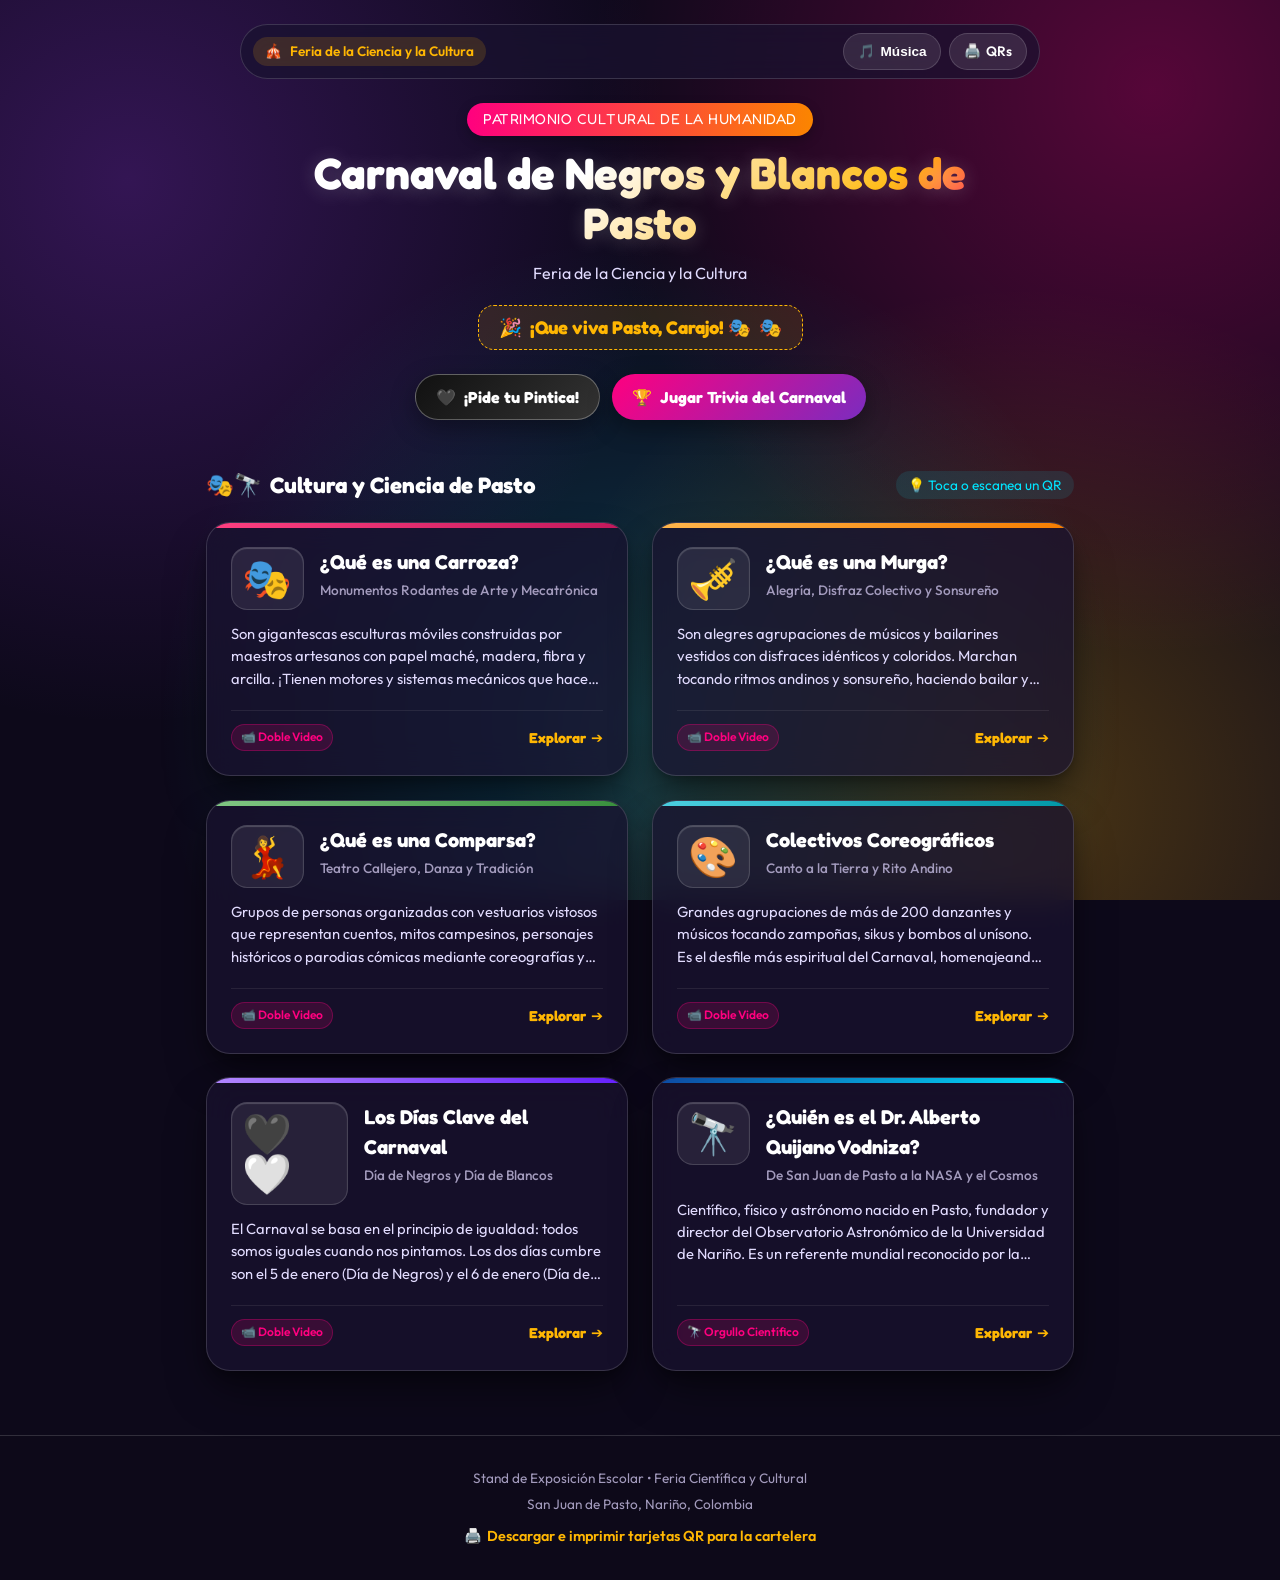
==== index.html @ 10b0679b "primer commit" ====
<!DOCTYPE html>
<html lang="es">
<head>
  <meta charset="UTF-8">
  <meta name="viewport" content="width=device-width, initial-scale=1.0, maximum-scale=5.0">
  <meta name="theme-color" content="#0d091a">
  <meta name="description" content="Exposición interactiva sobre el Carnaval de Negros y Blancos de Pasto para la Feria de la Ciencia y la Cultura. Videos, historia, música y trivia.">
  <meta name="author" content="Exposición Escolar Carnaval de Pasto">

  <title>Carnaval de Negros y Blancos de Pasto | Exposición Interactiva</title>

  <!-- Favicon de máscara festiva -->
  <link rel="icon" href="data:image/svg+xml,<svg xmlns=%22http://www.w3.org/2000/svg%22 viewBox=%220 0 100 100%22><text y=%22.9em%22 font-size=%2290%22>🎭</text></svg>">

  <!-- Estilos principales -->
  <link rel="stylesheet" href="css/main.css">
</head>
<body>

  <!-- ==========================================================================
       CABECERA Y HERO DE BIENVENIDA
       ========================================================================== -->
  <header class="site-header">
    <div class="top-bar">
      <div class="stand-badge" id="standBadge">
        <span>🎪</span> Feria de la Ciencia y la Cultura
      </div>
      <div class="top-actions">
        <button id="btnAudioToggle" class="btn-icon" aria-label="Activar o desactivar música tradicional">
          <span id="audioIcon">🎵</span> <span id="audioLabel">Música</span>
        </button>
        <a href="imprimir.html" class="btn-icon" target="_blank" rel="noopener" title="Ver e imprimir códigos QR para la cartelera">
          <span>🖨️</span> QRs
        </a>
      </div>
    </div>

    <div class="hero-banner">
      <div class="hero-badge-festivo">PATRIMONIO CULTURAL DE LA HUMANIDAD</div>
      <h1 class="hero-title" id="siteTitle">Carnaval de Negros y Blancos</h1>
      <p class="hero-subtitle" id="siteSubtitle">
        Exposición interactiva sobre la magia, los artesanos, las carrozas y la música de San Juan de Pasto.
      </p>
      <div class="hero-lema" id="siteLema">
        <span>🎉</span> ¡Que viva Pasto, Carajo! <span>🎭</span>
      </div>
    </div>

    <!-- Botones de Acción Rápida -->
    <div class="quick-triggers">
      <button id="btnPedirPintica" class="btn-trigger btn-pintica">
        <span>🖤</span> ¡Pide tu Pintica!
      </button>
      <button id="btnIniciarTrivia" class="btn-trigger btn-trivia">
        <span>🏆</span> Jugar Trivia del Carnaval
      </button>
    </div>
  </header>

  <!-- ==========================================================================
       SECCIÓN PRINCIPAL: CATEGORÍAS CULTURALES
       ========================================================================== -->
  <main class="main-container">
    <div class="section-heading">
      <h2><span>🎭🔭</span> Cultura y Ciencia de Pasto</h2>
      <div class="qr-tip">💡 Toca o escanea un QR</div>
    </div>

    <!-- El listado de categorías se genera dinámicamente con JavaScript -->
    <div class="categories-grid" id="categoriesGrid" role="list">
      <!-- Inyectado por app.js -->
    </div>
  </main>

  <!-- ==========================================================================
       MODAL DE DETALLE Y REPRODUCTOR DE DOBLE VIDEO
       ========================================================================== -->
  <div class="modal-overlay" id="culturalModal" role="dialog" aria-modal="true" aria-hidden="true">
    <div class="modal-container">
      <div class="modal-header">
        <div class="modal-title-group">
          <span class="modal-icon" id="modalIcon">🎭</span>
          <div>
            <h2 id="modalTitle">Título de la Categoría</h2>
            <div class="card-subtitle" id="modalSubtitle">Subtítulo explicativo</div>
          </div>
        </div>
        <button class="btn-close-modal" id="btnCloseModal" aria-label="Cerrar ventana">✕</button>
      </div>

      <div class="modal-body">
        <!-- Pestañas de doble video -->
        <div class="video-tabs-wrapper">
          <div class="video-tabs" role="tablist">
            <button class="video-tab-btn active" id="tabBtnNino" role="tab" aria-selected="true">
              <span>👦</span> El Expositor Explica
            </button>
            <button class="video-tab-btn" id="tabBtnCarnaval" role="tab" aria-selected="false">
              <span>🎬</span> En el Desfile Real
            </button>
          </div>

          <div class="video-frame-container" id="videoContainer">
            <!-- Reproductor de video inyectado dinámicamente (iframe o video) -->
          </div>
        </div>

        <!-- Información cultural detallada -->
        <div class="cultural-info">
          <div class="cultural-quote" id="modalQuote">«Frase destacada»</div>

          <p class="card-summary" id="modalResumen" style="-webkit-line-clamp: unset;"></p>

          <div class="cultural-points-title">
            <span>✨</span> Lo más importante:
          </div>
          <div class="points-list" id="modalPointsList">
            <!-- Puntos clave inyectados dinámicamente -->
          </div>
        </div>
      </div>
    </div>
  </div>

  <!-- ==========================================================================
       MODAL DE LA TRIVIA INTERACTIVA
       ========================================================================== -->
  <div class="modal-overlay" id="triviaModal" role="dialog" aria-modal="true" aria-hidden="true">
    <div class="modal-container" style="max-width: 580px;">
      <div class="modal-header">
        <div class="modal-title-group">
          <span class="modal-icon">🏆</span>
          <div>
            <h2>Trivia del Carnaval</h2>
            <div class="card-subtitle">Demuestra cuánto sabes sobre Pasto</div>
          </div>
        </div>
        <button class="btn-close-modal" id="btnCloseTrivia" aria-label="Cerrar trivia">✕</button>
      </div>

      <div class="modal-body">
        <div class="trivia-box" id="triviaBox">
          <!-- Pantalla activa de pregunta -->
          <div id="triviaQuestionScreen">
            <div class="trivia-progress-bar">
              <div class="trivia-progress-fill" id="triviaProgressFill"></div>
            </div>
            <div class="trivia-counter" id="triviaCounter">Pregunta 1 de 4</div>
            <div class="trivia-question" id="triviaQuestionText">¿Pregunta?</div>
            <div class="trivia-options" id="triviaOptionsContainer">
              <!-- Opciones inyectadas dinámicamente -->
            </div>
            <div class="trivia-feedback" id="triviaFeedback"></div>
            <button id="btnSiguientePregunta" class="btn-trigger btn-trivia" style="width: 100%; justify-content: center; display: none;">
              Siguiente Pregunta ➔
            </button>
          </div>

          <!-- Pantalla de resultados finales -->
          <div id="triviaResultScreen" class="trivia-result-screen" style="display: none;">
            <div class="trivia-trophy">🏅</div>
            <h3>¡Felicitaciones!</h3>
            <p id="triviaFinalScore">Has respondido correctamente 4 de 4 preguntas.</p>
            <div class="cultural-quote" style="margin-bottom: 1.5rem;">
              «¡Eres un auténtico Embajador de la Cultura y el Carnaval de Pasto!»
            </div>
            <button id="btnReiniciarTrivia" class="btn-trigger btn-pintica" style="margin: 0 auto;">
              🔄 Volver a Jugar
            </button>
          </div>
        </div>
      </div>
    </div>
  </div>

  <!-- ==========================================================================
       OVERLAY FESTIVO DE "LA PINTICA"
       ========================================================================== -->
  <div class="pintica-splash-overlay" id="pinticaOverlay">
    <div class="pintica-splat">
      <div style="font-size: 2.5rem; margin-bottom: 0.25rem;">🎭🖤</div>
      <h3>¡Una Pintica por favor!</h3>
      <p>¡Que vivan los Negros!</p>
    </div>
  </div>

  <!-- Elemento de audio oculto para música tradicional -->
  <audio id="audioCarnaval" loop preload="none">
    <source src="assets/audio/sonsureno.mp3" type="audio/mpeg">
  </audio>

  <!-- ==========================================================================
       PIE DE PÁGINA
       ========================================================================== -->
  <footer class="site-footer">
    <p id="footerStandDesc">Feria de la Ciencia y la Tecnología • Exposición Cultural</p>
    <p style="margin-top: 0.35rem;">San Juan de Pasto, Nariño, Colombia</p>
    <div>
      <a href="imprimir.html" class="footer-link-qr" target="_blank" rel="noopener">
        <span>🖨️</span> Descargar e imprimir tarjetas QR para la cartelera
      </a>
    </div>
  </footer>

  <!-- Scripts del sistema -->
  <script src="data/carnaval-data.js"></script>
  <script src="js/audio.js"></script>
  <script src="js/pintica.js"></script>
  <script src="js/trivia.js"></script>
  <script src="js/app.js"></script>
</body>
</html>
---- css/main.css ----
/* ==========================================================================
   SISTEMA DE DISEÑO - CARNAVAL DE NEGROS Y BLANCOS DE PASTO
   Estilo festivo, moderno, Mobile-First con Glassmorphism y micro-animaciones
   ========================================================================== */

@import url('https://fonts.googleapis.com/css2?family=Outfit:wght@300;400;500;600;700;800;900&family=Fredoka:wght@600;700&display=swap');

:root {
  /* Paleta vibrante inspirada en el Carnaval */
  --color-carnaval-pink: #ff007f;
  --color-carnaval-yellow: #ffb703;
  --color-carnaval-orange: #fb8500;
  --color-carnaval-blue: #00e5ff;
  --color-carnaval-purple: #7b2cbf;
  --color-carnaval-green: #00f59b;

  /* Fondos y superficies con Glassmorphism */
  --bg-body: #0d091a;
  --bg-surface: rgba(26, 19, 48, 0.72);
  --bg-surface-hover: rgba(38, 28, 70, 0.88);
  --bg-surface-elevated: rgba(43, 31, 80, 0.95);
  --border-glass: rgba(255, 255, 255, 0.15);
  --border-glass-bright: rgba(255, 255, 255, 0.35);

  /* Texto */
  --text-primary: #ffffff;
  --text-secondary: #e2dcff;
  --text-muted: #a39bbd;

  /* Sombras y elevaciones espaciales (Antigravity Style) */
  --shadow-sm: 0 4px 12px rgba(0, 0, 0, 0.25);
  --shadow-md: 0 8px 24px rgba(0, 0, 0, 0.35);
  --shadow-lg: 0 16px 40px rgba(0, 0, 0, 0.5);
  --shadow-neon: 0 0 20px rgba(255, 0, 127, 0.35);
  --shadow-antigravity: 
    0 4px 8px -2px rgba(0, 0, 0, 0.2),
    0 12px 24px -4px rgba(0, 0, 0, 0.3),
    0 24px 48px -8px rgba(0, 0, 0, 0.4);
  --shadow-floating: 
    0 8px 16px -2px rgba(0, 0, 0, 0.25),
    0 20px 36px -4px rgba(0, 0, 0, 0.35),
    0 36px 64px -6px rgba(0, 0, 0, 0.45),
    0 0 30px var(--glow-color, rgba(255, 0, 127, 0.25));

  /* Curvas de aceleración orgánicas (Spring Easing) */
  --ease-spring: cubic-bezier(0.16, 1, 0.3, 1);
  --ease-bounce: cubic-bezier(0.34, 1.56, 0.64, 1);

  /* Bordes */
  --radius-sm: 10px;
  --radius-md: 16px;
  --radius-lg: 24px;
  --radius-full: 9999px;

  /* Tipografías */
  --font-heading: 'Fredoka', 'Outfit', system-ui, sans-serif;
  --font-body: 'Outfit', -apple-system, BlinkMacSystemFont, sans-serif;
}

/* Reset y caja */
*, *::before, *::after {
  box-sizing: border-box;
  margin: 0;
  padding: 0;
  -webkit-tap-highlight-color: transparent;
}

html {
  scroll-behavior: smooth;
  font-size: 16px;
}

body {
  font-family: var(--font-body);
  background-color: var(--bg-body);
  color: var(--text-primary);
  min-height: 100vh;
  line-height: 1.5;
  overflow-x: hidden;
  background-image: 
    radial-gradient(circle at 10% 20%, rgba(123, 44, 191, 0.35) 0%, transparent 40%),
    radial-gradient(circle at 90% 10%, rgba(255, 0, 127, 0.3) 0%, transparent 40%),
    radial-gradient(circle at 50% 80%, rgba(0, 229, 255, 0.2) 0%, transparent 50%),
    radial-gradient(circle at 80% 90%, rgba(255, 183, 3, 0.25) 0%, transparent 40%);
  background-attachment: fixed;
}

/* ==========================================================================
   CABECERA Y HERO FESTIVO
   ========================================================================== */
.site-header {
  position: relative;
  padding: 1.5rem 1rem 1rem;
  text-align: center;
  overflow: hidden;
}

.top-bar {
  display: flex;
  justify-content: space-between;
  align-items: center;
  max-width: 800px;
  margin: 0 auto 1.5rem;
  padding: 0.5rem 0.75rem;
  background: var(--bg-surface);
  backdrop-filter: blur(12px);
  -webkit-backdrop-filter: blur(12px);
  border: 1px solid var(--border-glass);
  border-radius: var(--radius-full);
}

.stand-badge {
  display: inline-flex;
  align-items: center;
  gap: 0.5rem;
  font-size: 0.85rem;
  font-weight: 600;
  color: var(--color-carnaval-yellow);
  padding: 0.25rem 0.75rem;
  background: rgba(255, 183, 3, 0.15);
  border-radius: var(--radius-full);
}

.top-actions {
  display: flex;
  gap: 0.5rem;
}

.btn-icon {
  display: inline-flex;
  align-items: center;
  justify-content: center;
  gap: 0.35rem;
  background: rgba(255, 255, 255, 0.1);
  border: 1px solid var(--border-glass);
  color: var(--text-primary);
  padding: 0.45rem 0.85rem;
  border-radius: var(--radius-full);
  font-size: 0.85rem;
  font-weight: 600;
  cursor: pointer;
  transition: all 0.2s ease;
  text-decoration: none;
}

.btn-icon:hover, .btn-icon:active {
  background: rgba(255, 255, 255, 0.2);
  transform: translateY(-1px);
}

.btn-icon.active {
  background: var(--color-carnaval-pink);
  border-color: var(--color-carnaval-pink);
  box-shadow: 0 0 15px rgba(255, 0, 127, 0.5);
}

.hero-banner {
  max-width: 680px;
  margin: 0 auto;
}

.hero-badge-festivo {
  display: inline-block;
  background: linear-gradient(90deg, var(--color-carnaval-pink), var(--color-carnaval-orange));
  color: #fff;
  font-family: var(--font-heading);
  font-size: 0.9rem;
  letter-spacing: 0.5px;
  padding: 0.35rem 1rem;
  border-radius: var(--radius-full);
  margin-bottom: 0.75rem;
  box-shadow: var(--shadow-sm);
  animation: pulseBadge 3s infinite ease-in-out;
}

@keyframes pulseBadge {
  0%, 100% { transform: scale(1); }
  50% { transform: scale(1.04); }
}

.hero-title {
  font-family: var(--font-heading);
  font-size: clamp(1.8rem, 6vw, 2.75rem);
  font-weight: 700;
  line-height: 1.15;
  margin-bottom: 0.75rem;
  background: linear-gradient(135deg, #ffffff 40%, var(--color-carnaval-yellow) 80%, var(--color-carnaval-pink) 100%);
  -webkit-background-clip: text;
  -webkit-text-fill-color: transparent;
  text-shadow: 0 2px 20px rgba(255, 255, 255, 0.2);
}

.hero-subtitle {
  font-size: 1rem;
  color: var(--text-secondary);
  margin-bottom: 1.25rem;
  max-width: 540px;
  margin-left: auto;
  margin-right: auto;
}

.hero-lema {
  display: inline-flex;
  align-items: center;
  gap: 0.5rem;
  font-family: var(--font-heading);
  font-size: 1.15rem;
  font-weight: 700;
  color: var(--color-carnaval-yellow);
  background: rgba(255, 183, 3, 0.12);
  border: 1px dashed var(--color-carnaval-yellow);
  padding: 0.5rem 1.25rem;
  border-radius: var(--radius-md);
  margin-bottom: 1.5rem;
}

/* ==========================================================================
   BOTONES DE ACCIÓN RÁPIDA (PINTICA Y TRIVIA)
   ========================================================================== */
.quick-triggers {
  display: flex;
  justify-content: center;
  gap: 0.75rem;
  flex-wrap: wrap;
  margin-bottom: 2rem;
  padding: 0 1rem;
}

.btn-trigger {
  display: inline-flex;
  align-items: center;
  gap: 0.5rem;
  padding: 0.75rem 1.25rem;
  border-radius: var(--radius-full);
  font-family: var(--font-heading);
  font-size: 1rem;
  font-weight: 700;
  border: none;
  cursor: pointer;
  transition: all 0.25s cubic-bezier(0.175, 0.885, 0.32, 1.275);
  box-shadow: var(--shadow-md);
  text-decoration: none;
}

.btn-trigger:hover, .btn-trigger:focus-visible {
  transform: translateY(-3px) scale(1.03);
}

.btn-pintica {
  background: linear-gradient(135deg, #111111, #333333);
  color: #ffffff;
  border: 1px solid rgba(255, 255, 255, 0.3);
}

.btn-pintica:hover {
  box-shadow: 0 0 20px rgba(255, 255, 255, 0.3);
}

.btn-trivia {
  background: linear-gradient(135deg, var(--color-carnaval-pink), var(--color-carnaval-purple));
  color: #ffffff;
}

.btn-trivia:hover {
  box-shadow: 0 0 25px rgba(255, 0, 127, 0.5);
}

/* ==========================================================================
   GRID DE CATEGORÍAS CULTURALES
   ========================================================================== */
.main-container {
  max-width: 900px;
  margin: 0 auto;
  padding: 0 1rem 4rem;
}

.section-heading {
  display: flex;
  align-items: center;
  justify-content: space-between;
  margin-bottom: 1.25rem;
}

.section-heading h2 {
  font-family: var(--font-heading);
  font-size: 1.4rem;
  color: var(--text-primary);
  display: flex;
  align-items: center;
  gap: 0.5rem;
}

.qr-tip {
  font-size: 0.85rem;
  color: var(--color-carnaval-blue);
  background: rgba(0, 229, 255, 0.1);
  padding: 0.25rem 0.75rem;
  border-radius: var(--radius-full);
}

.categories-grid {
  display: grid;
  grid-template-columns: 1fr;
  gap: 1.5rem;
  perspective: 1200px;
}

@media (min-width: 600px) {
  .categories-grid {
    grid-template-columns: repeat(2, 1fr);
  }
}

.category-card {
  position: relative;
  background: var(--bg-surface);
  backdrop-filter: blur(16px);
  -webkit-backdrop-filter: blur(16px);
  border: 1px solid var(--border-glass);
  border-radius: var(--radius-lg);
  padding: 1.5rem;
  display: flex;
  flex-direction: column;
  justify-content: space-between;
  cursor: pointer;
  transform-style: preserve-3d;
  will-change: transform, box-shadow;
  box-shadow: var(--shadow-antigravity);
  transition: 
    transform 0.4s var(--ease-spring),
    box-shadow 0.4s var(--ease-spring),
    background-color 0.3s ease,
    border-color 0.3s ease;
  overflow: hidden;
  animation: antigravityCardDropIn 0.75s var(--ease-spring) both;
  animation-delay: calc(var(--stagger, 0) * 90ms);
}

@keyframes antigravityCardDropIn {
  from {
    opacity: 0;
    transform: perspective(1200px) translateY(35px) rotateX(10deg) scale(0.95);
  }
  to {
    opacity: 1;
    transform: perspective(1200px) translateY(0) rotateX(0deg) scale(1);
  }
}

.category-card::before {
  content: '';
  position: absolute;
  top: 0;
  left: 0;
  right: 0;
  height: 5px;
  background: var(--accent-gradient, var(--color-carnaval-pink));
  transition: height 0.3s var(--ease-spring);
  z-index: 2;
}

/* Capa de reflejo dinámico (Sheen Glare) */
.category-card::after {
  content: '';
  position: absolute;
  inset: 0;
  background: radial-gradient(circle at var(--sheen-x, 50%) var(--sheen-y, 50%), rgba(255, 255, 255, 0.14) 0%, transparent 65%);
  pointer-events: none;
  opacity: 0;
  transition: opacity 0.3s ease;
  border-radius: inherit;
  z-index: 1;
}

.category-card:hover {
  background: var(--bg-surface-hover);
  border-color: var(--border-glass-bright);
  box-shadow: var(--shadow-floating);
}

.category-card:hover::before {
  height: 8px;
}

.category-card:hover::after {
  opacity: 1;
}

.card-header {
  display: flex;
  align-items: flex-start;
  gap: 1rem;
  margin-bottom: 0.85rem;
}

.card-icon {
  font-size: 2.5rem;
  line-height: 1;
  background: rgba(255, 255, 255, 0.08);
  padding: 0.65rem;
  border-radius: var(--radius-md);
  border: 1px solid var(--border-glass);
  box-shadow: inset 0 1px 1px rgba(255, 255, 255, 0.2);
  transition: transform 0.4s var(--ease-spring);
  transform: translateZ(10px);
}

.category-card:hover .card-icon {
  transform: translateZ(26px) scale(1.1) rotate(-4deg);
}

.card-title-group h3 {
  font-family: var(--font-heading);
  font-size: 1.25rem;
  color: var(--text-primary);
  margin-bottom: 0.2rem;
  transition: transform 0.4s var(--ease-spring);
  transform: translateZ(8px);
}

.category-card:hover .card-title-group h3 {
  transform: translateZ(18px);
  color: #ffffff;
}

.card-subtitle {
  font-size: 0.85rem;
  color: var(--text-muted);
  font-weight: 500;
  transition: transform 0.4s var(--ease-spring);
  transform: translateZ(5px);
}

.card-summary {
  font-size: 0.92rem;
  color: var(--text-secondary);
  margin-bottom: 1.25rem;
  display: -webkit-box;
  -webkit-line-clamp: 3;
  -webkit-box-orient: vertical;
  overflow: hidden;
}

.card-footer {
  display: flex;
  align-items: center;
  justify-content: space-between;
  padding-top: 0.85rem;
  border-top: 1px solid rgba(255, 255, 255, 0.08);
}

.card-badges {
  display: flex;
  gap: 0.35rem;
}

.badge-video {
  font-size: 0.75rem;
  font-weight: 600;
  padding: 0.2rem 0.55rem;
  border-radius: var(--radius-full);
  background: rgba(255, 0, 127, 0.15);
  color: var(--color-carnaval-pink);
  border: 1px solid rgba(255, 0, 127, 0.3);
}

.btn-card-action {
  font-family: var(--font-heading);
  font-size: 0.9rem;
  font-weight: 700;
  color: var(--color-carnaval-yellow);
  display: flex;
  align-items: center;
  gap: 0.3rem;
  transition: transform 0.2s ease;
}

.category-card:hover .btn-card-action {
  transform: translateX(4px);
}

/* ==========================================================================
   MODAL DE DETALLE Y REPRODUCTOR DE DOBLE VIDEO
   ========================================================================== */
.modal-overlay {
  position: fixed;
  inset: 0;
  background: rgba(7, 4, 15, 0.88);
  backdrop-filter: blur(16px);
  -webkit-backdrop-filter: blur(16px);
  z-index: 9999;
  display: flex;
  align-items: center;
  justify-content: center;
  padding: 1rem;
  opacity: 0;
  pointer-events: none;
  perspective: 1200px;
  transition: opacity 0.3s var(--ease-spring);
}

.modal-overlay.active {
  opacity: 1;
  pointer-events: auto;
}

.modal-container {
  background: var(--bg-surface-elevated);
  border: 1px solid var(--border-glass-bright);
  border-radius: var(--radius-lg);
  width: 100%;
  max-width: 680px;
  max-height: 90vh;
  overflow-y: auto;
  box-shadow: 
    0 20px 50px -10px rgba(0, 0, 0, 0.7),
    0 0 40px rgba(123, 44, 191, 0.25),
    inset 0 1px 1px rgba(255, 255, 255, 0.2);
  transform: perspective(1200px) translateY(35px) rotateX(-5deg) scale(0.95);
  transition: transform 0.45s var(--ease-spring);
  will-change: transform;
}

.modal-overlay.active .modal-container {
  transform: perspective(1200px) translateY(0) rotateX(0deg) scale(1);
}

.modal-header {
  position: sticky;
  top: 0;
  background: rgba(43, 31, 80, 0.98);
  backdrop-filter: blur(10px);
  z-index: 10;
  display: flex;
  align-items: center;
  justify-content: space-between;
  padding: 1rem 1.25rem;
  border-bottom: 1px solid var(--border-glass);
}

.modal-title-group {
  display: flex;
  align-items: center;
  gap: 0.75rem;
}

.modal-icon {
  font-size: 1.8rem;
}

.modal-title-group h2 {
  font-family: var(--font-heading);
  font-size: 1.3rem;
  line-height: 1.2;
}

.btn-close-modal {
  background: rgba(255, 255, 255, 0.1);
  border: 1px solid var(--border-glass);
  color: var(--text-primary);
  width: 36px;
  height: 36px;
  border-radius: var(--radius-full);
  display: flex;
  align-items: center;
  justify-content: center;
  font-size: 1.2rem;
  cursor: pointer;
  transition: all 0.2s ease;
}

.btn-close-modal:hover {
  background: rgba(255, 0, 127, 0.8);
  transform: rotate(90deg);
}

.modal-body {
  padding: 1.25rem;
}

/* Tabs de Doble Video */
.video-tabs-wrapper {
  margin-bottom: 1.25rem;
}

.video-tabs {
  display: flex;
  gap: 0.5rem;
  background: rgba(0, 0, 0, 0.35);
  padding: 0.35rem;
  border-radius: var(--radius-full);
  margin-bottom: 0.75rem;
}

.video-tab-btn {
  flex: 1;
  background: transparent;
  border: none;
  color: var(--text-secondary);
  font-family: var(--font-heading);
  font-size: 0.88rem;
  font-weight: 600;
  padding: 0.5rem 0.75rem;
  border-radius: var(--radius-full);
  cursor: pointer;
  display: flex;
  align-items: center;
  justify-content: center;
  gap: 0.4rem;
  transition: all 0.2s ease;
}

.video-tab-btn.active {
  background: linear-gradient(90deg, var(--color-carnaval-pink), var(--color-carnaval-purple));
  color: #fff;
  box-shadow: 0 2px 10px rgba(255, 0, 127, 0.4);
}

/* Frame de video */
.video-frame-container {
  position: relative;
  width: 100%;
  padding-bottom: 56.25%; /* 16:9 ratio */
  background: #000;
  border-radius: var(--radius-md);
  overflow: hidden;
  border: 1px solid var(--border-glass);
  box-shadow: var(--shadow-md);
}

.video-frame-container iframe,
.video-frame-container video {
  position: absolute;
  top: 0;
  left: 0;
  width: 100%;
  height: 100%;
  border: none;
}

.video-placeholder {
  position: absolute;
  inset: 0;
  display: flex;
  flex-direction: column;
  align-items: center;
  justify-content: center;
  text-align: center;
  padding: 1.5rem;
  background: linear-gradient(135deg, rgba(30, 20, 55, 0.95), rgba(50, 25, 80, 0.95));
}

.video-placeholder-icon {
  font-size: 3rem;
  margin-bottom: 0.5rem;
}

.video-placeholder h4 {
  font-family: var(--font-heading);
  font-size: 1.1rem;
  color: var(--color-carnaval-yellow);
  margin-bottom: 0.35rem;
}

.video-placeholder p {
  font-size: 0.85rem;
  color: var(--text-muted);
  max-width: 380px;
}

/* Contenido cultural dentro del modal */
.cultural-info {
  margin-top: 1.25rem;
}

.cultural-quote {
  font-style: italic;
  font-size: 0.95rem;
  color: var(--color-carnaval-yellow);
  padding: 0.75rem 1rem;
  background: rgba(255, 183, 3, 0.08);
  border-left: 3px solid var(--color-carnaval-yellow);
  border-radius: 0 var(--radius-sm) var(--radius-sm) 0;
  margin-bottom: 1.25rem;
}

.cultural-points-title {
  font-family: var(--font-heading);
  font-size: 1.1rem;
  color: var(--text-primary);
  margin-bottom: 0.75rem;
  display: flex;
  align-items: center;
  gap: 0.4rem;
}

.points-list {
  display: flex;
  flex-direction: column;
  gap: 0.65rem;
}

.point-item {
  background: rgba(255, 255, 255, 0.05);
  border: 1px solid var(--border-glass);
  padding: 0.75rem 1rem;
  border-radius: var(--radius-md);
}

.point-label {
  font-weight: 700;
  color: var(--color-carnaval-green);
  display: block;
  font-size: 0.9rem;
  margin-bottom: 0.15rem;
}

.point-desc {
  font-size: 0.88rem;
  color: var(--text-secondary);
}

/* ==========================================================================
   MODAL DE LA TRIVIA INTERACTIVA
   ========================================================================== */
.trivia-box {
  background: var(--bg-surface-elevated);
  border: 1px solid var(--border-glass-bright);
  border-radius: var(--radius-lg);
  padding: 1.5rem;
}

.trivia-progress-bar {
  width: 100%;
  height: 8px;
  background: rgba(255, 255, 255, 0.1);
  border-radius: var(--radius-full);
  overflow: hidden;
  margin-bottom: 1.25rem;
}

.trivia-progress-fill {
  height: 100%;
  background: linear-gradient(90deg, var(--color-carnaval-pink), var(--color-carnaval-yellow));
  width: 25%;
  transition: width 0.3s ease;
}

.trivia-counter {
  font-size: 0.85rem;
  color: var(--color-carnaval-yellow);
  font-weight: 700;
  text-transform: uppercase;
  letter-spacing: 0.5px;
  margin-bottom: 0.5rem;
}

.trivia-question {
  font-family: var(--font-heading);
  font-size: 1.25rem;
  line-height: 1.3;
  margin-bottom: 1.25rem;
}

.trivia-options {
  display: flex;
  flex-direction: column;
  gap: 0.75rem;
  margin-bottom: 1.25rem;
}

.trivia-option-btn {
  background: rgba(255, 255, 255, 0.08);
  border: 1px solid var(--border-glass);
  color: var(--text-primary);
  font-family: var(--font-body);
  font-size: 0.95rem;
  font-weight: 500;
  text-align: left;
  padding: 0.85rem 1.15rem;
  border-radius: var(--radius-md);
  cursor: pointer;
  transition: all 0.2s ease;
  display: flex;
  align-items: center;
  gap: 0.75rem;
}

.trivia-option-btn:hover {
  background: rgba(255, 255, 255, 0.15);
  border-color: var(--border-glass-bright);
}

.trivia-option-btn.correct {
  background: rgba(0, 245, 155, 0.25) !important;
  border-color: var(--color-carnaval-green) !important;
  color: #ffffff;
  box-shadow: 0 0 15px rgba(0, 245, 155, 0.4);
}

.trivia-option-btn.incorrect {
  background: rgba(255, 0, 70, 0.25) !important;
  border-color: #ff0046 !important;
  color: #ffffff;
  animation: shake 0.4s ease;
}

@keyframes shake {
  0%, 100% { transform: translateX(0); }
  25% { transform: translateX(-6px); }
  75% { transform: translateX(6px); }
}

.trivia-feedback {
  background: rgba(0, 0, 0, 0.3);
  padding: 0.85rem 1rem;
  border-radius: var(--radius-md);
  font-size: 0.9rem;
  margin-bottom: 1rem;
  display: none;
}

.trivia-feedback.active {
  display: block;
  animation: fadeIn 0.3s ease;
}

.trivia-result-screen {
  text-align: center;
  padding: 1.5rem 0.5rem;
}

.trivia-trophy {
  font-size: 4rem;
  margin-bottom: 0.75rem;
  animation: bounce 1s infinite alternate;
}

@keyframes bounce {
  from { transform: translateY(0); }
  to { transform: translateY(-10px); }
}

.trivia-result-screen h3 {
  font-family: var(--font-heading);
  font-size: 1.6rem;
  color: var(--color-carnaval-yellow);
  margin-bottom: 0.5rem;
}

.trivia-result-screen p {
  color: var(--text-secondary);
  font-size: 1rem;
  margin-bottom: 1.5rem;
}

/* ==========================================================================
   EFECTO "LA PINTICA VIRTUAL"
   ========================================================================== */
.pintica-splash-overlay {
  position: fixed;
  inset: 0;
  pointer-events: none;
  z-index: 100000;
  display: flex;
  align-items: center;
  justify-content: center;
  opacity: 0;
  transition: opacity 0.2s ease;
}

.pintica-splash-overlay.active {
  opacity: 1;
}

.pintica-splat {
  width: 280px;
  height: 280px;
  background: radial-gradient(circle, #1a1a1a 60%, rgba(30, 30, 30, 0.8) 80%, transparent 100%);
  border-radius: 40% 60% 70% 30% / 40% 50% 60% 50%;
  display: flex;
  flex-direction: column;
  align-items: center;
  justify-content: center;
  text-align: center;
  padding: 1.5rem;
  box-shadow: 0 0 50px rgba(0, 0, 0, 0.8);
  transform: scale(0.2);
  transition: transform 0.4s cubic-bezier(0.175, 0.885, 0.32, 1.275);
}

.pintica-splash-overlay.active .pintica-splat {
  transform: scale(1) rotate(10deg);
}

.pintica-splat h3 {
  font-family: var(--font-heading);
  font-size: 1.5rem;
  color: #fff;
  text-shadow: 0 2px 8px rgba(0, 0, 0, 0.8);
  margin-bottom: 0.25rem;
}

.pintica-splat p {
  font-size: 0.95rem;
  color: var(--color-carnaval-yellow);
  font-weight: 700;
}

/* ==========================================================================
   PIE DE PÁGINA
   ========================================================================== */
.site-footer {
  text-align: center;
  padding: 2rem 1rem;
  border-top: 1px solid var(--border-glass);
  background: rgba(13, 9, 26, 0.8);
}

.site-footer p {
  font-size: 0.85rem;
  color: var(--text-muted);
}

.footer-link-qr {
  display: inline-flex;
  align-items: center;
  gap: 0.35rem;
  margin-top: 0.75rem;
  color: var(--color-carnaval-yellow);
  text-decoration: none;
  font-weight: 600;
  font-size: 0.9rem;
}

.footer-link-qr:hover {
  text-decoration: underline;
}

@keyframes fadeIn {
  from { opacity: 0; }
  to { opacity: 1; }
}

/* ==========================================================================
   MICRO-INTERACCIONES ADICIONALES (AUDIO Y ACCESIBILIDAD)
   ========================================================================== */
.btn-icon.active #audioIcon {
  display: inline-block;
  animation: audioPulse 1.2s infinite var(--ease-spring);
}

@keyframes audioPulse {
  0%, 100% {
    transform: scale(1);
  }
  50% {
    transform: scale(1.3) rotate(8deg);
  }
}

/* Respeto estricto a las preferencias de movimiento reducido */
@media (prefers-reduced-motion: reduce) {
  *, *::before, *::after {
    animation-duration: 0.01ms !important;
    animation-iteration-count: 1 !important;
    transition-duration: 0.01ms !important;
    scroll-behavior: auto !important;
  }
  .category-card,
  .modal-container,
  .btn-trigger {
    transform: none !important;
  }
}
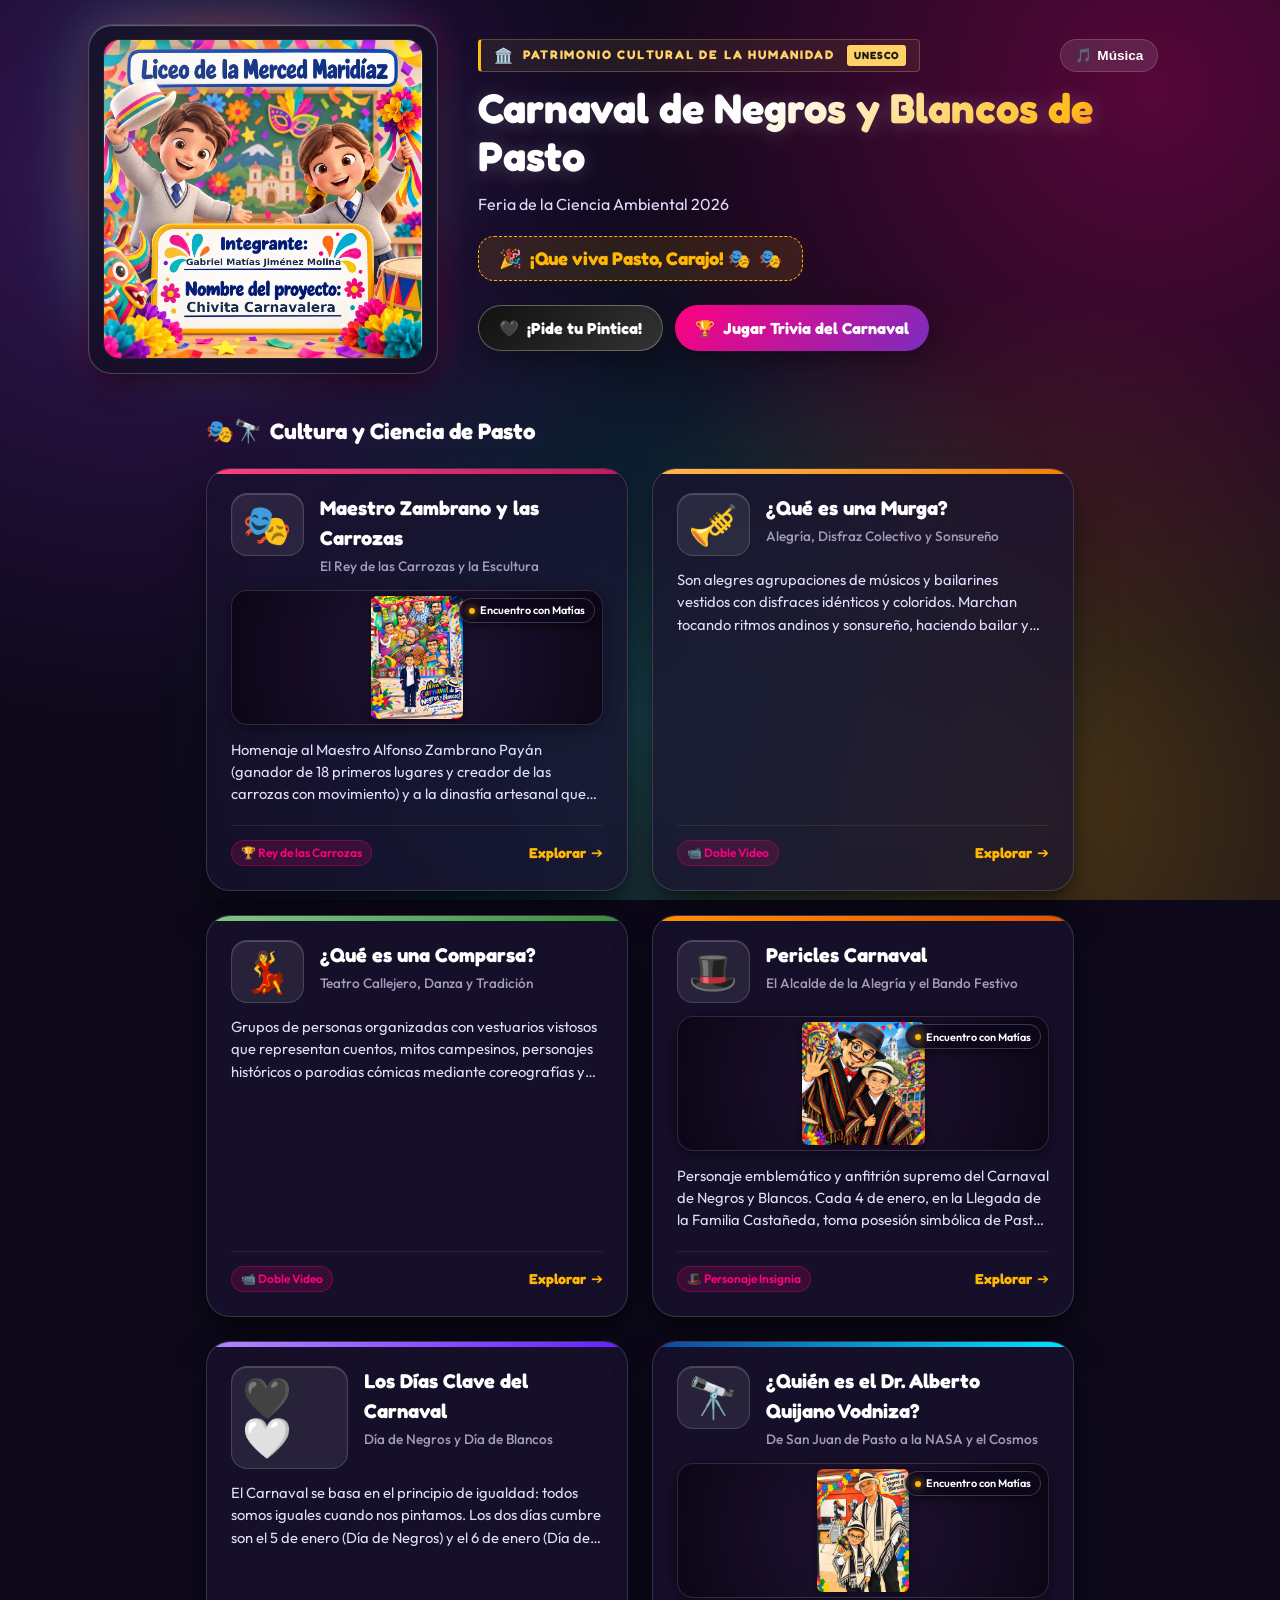
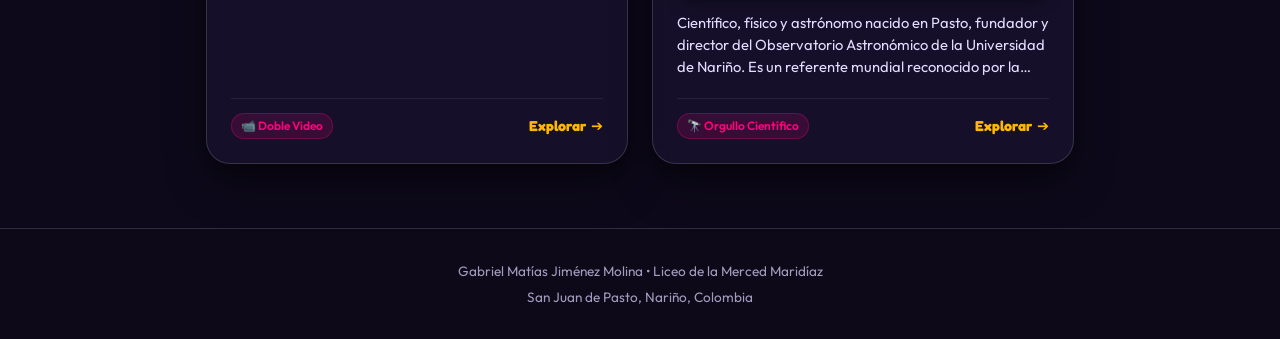
==== commit 8efc2727: "se adicionan videos pericles y maestro zambrano" ====
--- a/index.html
+++ b/index.html
@@ -1,59 +1,80 @@
 <!DOCTYPE html>
 <html lang="es">
+
 <head>
   <meta charset="UTF-8">
   <meta name="viewport" content="width=device-width, initial-scale=1.0, maximum-scale=5.0">
   <meta name="theme-color" content="#0d091a">
-  <meta name="description" content="Exposición interactiva sobre el Carnaval de Negros y Blancos de Pasto para la Feria de la Ciencia y la Cultura. Videos, historia, música y trivia.">
+  <meta name="description"
+    content="Exposición interactiva sobre el Carnaval de Negros y Blancos de Pasto para la Feria de la Ciencia Ambiental 2026. Videos, historia, música y trivia.">
   <meta name="author" content="Exposición Escolar Carnaval de Pasto">
 
   <title>Carnaval de Negros y Blancos de Pasto | Exposición Interactiva</title>
 
   <!-- Favicon de máscara festiva -->
-  <link rel="icon" href="data:image/svg+xml,<svg xmlns=%22http://www.w3.org/2000/svg%22 viewBox=%220 0 100 100%22><text y=%22.9em%22 font-size=%2290%22>🎭</text></svg>">
+  <link rel="icon"
+    href="data:image/svg+xml,<svg xmlns=%22http://www.w3.org/2000/svg%22 viewBox=%220 0 100 100%22><text y=%22.9em%22 font-size=%2290%22>🎭</text></svg>">
 
   <!-- Estilos principales -->
   <link rel="stylesheet" href="css/main.css">
 </head>
+
 <body>
 
   <!-- ==========================================================================
        CABECERA Y HERO DE BIENVENIDA
        ========================================================================== -->
   <header class="site-header">
-    <div class="top-bar">
-      <div class="stand-badge" id="standBadge">
-        <span>🎪</span> Feria de la Ciencia y la Cultura
-      </div>
-      <div class="top-actions">
-        <button id="btnAudioToggle" class="btn-icon" aria-label="Activar o desactivar música tradicional">
-          <span id="audioIcon">🎵</span> <span id="audioLabel">Música</span>
-        </button>
-        <a href="imprimir.html" class="btn-icon" target="_blank" rel="noopener" title="Ver e imprimir códigos QR para la cartelera">
-          <span>🖨️</span> QRs
-        </a>
-      </div>
-    </div>
-
-    <div class="hero-banner">
-      <div class="hero-badge-festivo">PATRIMONIO CULTURAL DE LA HUMANIDAD</div>
-      <h1 class="hero-title" id="siteTitle">Carnaval de Negros y Blancos</h1>
-      <p class="hero-subtitle" id="siteSubtitle">
-        Exposición interactiva sobre la magia, los artesanos, las carrozas y la música de San Juan de Pasto.
-      </p>
-      <div class="hero-lema" id="siteLema">
-        <span>🎉</span> ¡Que viva Pasto, Carajo! <span>🎭</span>
-      </div>
-    </div>
-
-    <!-- Botones de Acción Rápida -->
-    <div class="quick-triggers">
-      <button id="btnPedirPintica" class="btn-trigger btn-pintica">
-        <span>🖤</span> ¡Pide tu Pintica!
-      </button>
-      <button id="btnIniciarTrivia" class="btn-trigger btn-trivia">
-        <span>🏆</span> Jugar Trivia del Carnaval
-      </button>
+
+
+
+    <div class="hero-container">
+      <!-- Tarjeta Destacada del Proyecto Escolar -->
+      <div class="hero-project-card-wrapper">
+        <div class="project-poster-glow"></div>
+        <div class="project-poster-card" id="projectPosterCard" tabindex="0" role="button"
+          aria-label="Ver afiche oficial del proyecto Chivita Carnavalera en tamaño completo">
+
+          <div class="project-poster-img-container">
+            <img src="assets/img/titulo_proyecto.png"
+              alt="Liceo de la Merced Maridíaz - Integrante: Gabriel Matías Jiménez Molina - Proyecto: Chivita Carnavalera"
+              class="project-poster-img" id="projectPosterImg" loading="eager" />
+            <div class="poster-overlay-shine"></div>
+          </div>
+        </div>
+      </div>
+
+      <!-- Textos y botones del Hero -->
+      <div class="hero-banner">
+        <div class="hero-top-row">
+          <div class="hero-badge-festivo" aria-label="Distinción oficial: Patrimonio Cultural de la Humanidad UNESCO">
+            <span class="badge-icon">🏛️</span>
+            <span>Patrimonio Cultural de la Humanidad</span>
+            <span class="badge-tag">UNESCO</span>
+          </div>
+          <button id="btnAudioToggle" class="btn-icon" aria-label="Activar o desactivar música tradicional"
+            title="Escuchar Son Sureño (Música tradicional del Carnaval)">
+            <span id="audioIcon">🎵</span> <span id="audioLabel">Música</span>
+          </button>
+        </div>
+        <h1 class="hero-title" id="siteTitle">Carnaval de Negros y Blancos</h1>
+        <p class="hero-subtitle" id="siteSubtitle">
+          Exposición interactiva sobre la magia, los artesanos, las carrozas y la música de San Juan de Pasto.
+        </p>
+        <div class="hero-lema" id="siteLema">
+          <span>🎉</span> ¡Que viva Pasto, Carajo! <span>🎭</span>
+        </div>
+
+        <!-- Botones de Acción Rápida -->
+        <div class="quick-triggers">
+          <button id="btnPedirPintica" class="btn-trigger btn-pintica">
+            <span>🖤</span> ¡Pide tu Pintica!
+          </button>
+          <button id="btnIniciarTrivia" class="btn-trigger btn-trivia">
+            <span>🏆</span> Jugar Trivia del Carnaval
+          </button>
+        </div>
+      </div>
     </div>
   </header>
 
@@ -63,7 +84,6 @@
   <main class="main-container">
     <div class="section-heading">
       <h2><span>🎭🔭</span> Cultura y Ciencia de Pasto</h2>
-      <div class="qr-tip">💡 Toca o escanea un QR</div>
     </div>
 
     <!-- El listado de categorías se genera dinámicamente con JavaScript -->
@@ -107,6 +127,9 @@
 
         <!-- Información cultural detallada -->
         <div class="cultural-info">
+          <!-- Foto destacada del niño con el personaje (si aplica) -->
+          <div id="modalPhotoContainer" class="modal-photo-container" style="display: none;"></div>
+
           <div class="cultural-quote" id="modalQuote">«Frase destacada»</div>
 
           <p class="card-summary" id="modalResumen" style="-webkit-line-clamp: unset;"></p>
@@ -151,7 +174,8 @@
               <!-- Opciones inyectadas dinámicamente -->
             </div>
             <div class="trivia-feedback" id="triviaFeedback"></div>
-            <button id="btnSiguientePregunta" class="btn-trigger btn-trivia" style="width: 100%; justify-content: center; display: none;">
+            <button id="btnSiguientePregunta" class="btn-trigger btn-trivia"
+              style="width: 100%; justify-content: center; display: none;">
               Siguiente Pregunta ➔
             </button>
           </div>
@@ -174,6 +198,24 @@
   </div>
 
   <!-- ==========================================================================
+       MODAL LIGHTBOX PARA EL AFICHE DEL PROYECTO
+       ========================================================================== -->
+  <div class="poster-lightbox" id="posterLightbox" aria-hidden="true" role="dialog" aria-modal="true"
+    aria-label="Afiche Oficial del Proyecto">
+    <div class="lightbox-backdrop" id="lightboxBackdrop"></div>
+    <div class="lightbox-content">
+      <button class="btn-close-lightbox" id="btnCloseLightbox" aria-label="Cerrar vista ampliada">✕</button>
+      <img src="assets/img/titulo_proyecto.png" alt="Afiche Oficial - Liceo de la Merced Maridíaz - Chivita Carnavalera"
+        class="lightbox-img" />
+      <div class="lightbox-caption">
+        <h3>Liceo de la Merced Maridíaz</h3>
+        <p><strong>Expositor:</strong> Gabriel Matías Jiménez Molina &nbsp;•&nbsp; <strong>Proyecto:</strong> Chivita
+          Carnavalera</p>
+      </div>
+    </div>
+  </div>
+
+  <!-- ==========================================================================
        OVERLAY FESTIVO DE "LA PINTICA"
        ========================================================================== -->
   <div class="pintica-splash-overlay" id="pinticaOverlay">
@@ -184,8 +226,8 @@
     </div>
   </div>
 
-  <!-- Elemento de audio oculto para música tradicional -->
-  <audio id="audioCarnaval" loop preload="none">
+  <!-- Elemento de audio para música tradicional (Son Sureño de Pasto) -->
+  <audio id="audioCarnaval" loop preload="metadata" src="assets/audio/sonsureno.mp3">
     <source src="assets/audio/sonsureno.mp3" type="audio/mpeg">
   </audio>
 
@@ -194,12 +236,7 @@
        ========================================================================== -->
   <footer class="site-footer">
     <p id="footerStandDesc">Feria de la Ciencia y la Tecnología • Exposición Cultural</p>
-    <p style="margin-top: 0.35rem;">San Juan de Pasto, Nariño, Colombia</p>
-    <div>
-      <a href="imprimir.html" class="footer-link-qr" target="_blank" rel="noopener">
-        <span>🖨️</span> Descargar e imprimir tarjetas QR para la cartelera
-      </a>
-    </div>
+    <p id="footerSecretTrigger" style="margin-top: 0.35rem; user-select: none;">San Juan de Pasto, Nariño, Colombia</p>
   </footer>
 
   <!-- Scripts del sistema -->
@@ -209,4 +246,5 @@
   <script src="js/trivia.js"></script>
   <script src="js/app.js"></script>
 </body>
-</html>
+
+</html>
--- a/css/main.css
+++ b/css/main.css
@@ -99,7 +99,7 @@
   display: flex;
   justify-content: space-between;
   align-items: center;
-  max-width: 800px;
+  max-width: 1120px;
   margin: 0 auto 1.5rem;
   padding: 0.5rem 0.75rem;
   background: var(--bg-surface);
@@ -154,33 +154,249 @@
   box-shadow: 0 0 15px rgba(255, 0, 127, 0.5);
 }
 
+/* ==========================================================================
+   HERO CONTAINER Y AFICHE OFICIAL DEL PROYECTO
+   ========================================================================== */
+.hero-container {
+  display: grid;
+  grid-template-columns: minmax(280px, 350px) 1fr;
+  align-items: center;
+  gap: 2.5rem;
+  max-width: 1120px;
+  margin: 0 auto 1.5rem;
+  padding: 0 0.5rem;
+  text-align: left;
+}
+
+.hero-project-card-wrapper {
+  position: relative;
+  width: 100%;
+  max-width: 350px;
+  margin: 0 auto;
+  perspective: 1200px;
+}
+
+.project-poster-glow {
+  position: absolute;
+  inset: -12px;
+  background: radial-gradient(circle at 40% 40%, rgba(255, 0, 127, 0.4), rgba(255, 183, 3, 0.35), rgba(0, 245, 212, 0.25), transparent 75%);
+  filter: blur(28px);
+  border-radius: var(--radius-lg);
+  z-index: 0;
+  pointer-events: none;
+  animation: glowPulse 5s ease-in-out infinite alternate;
+}
+
+@keyframes glowPulse {
+  0% { opacity: 0.65; transform: scale(0.96); }
+  100% { opacity: 1; transform: scale(1.04); }
+}
+
+.project-poster-card {
+  position: relative;
+  z-index: 1;
+  background: rgba(22, 14, 38, 0.85);
+  backdrop-filter: blur(18px);
+  -webkit-backdrop-filter: blur(18px);
+  border: 1px solid rgba(255, 255, 255, 0.22);
+  border-radius: var(--radius-lg);
+  padding: 0.85rem;
+  box-shadow: 
+    0 12px 30px -5px rgba(0, 0, 0, 0.65),
+    0 0 35px rgba(255, 0, 127, 0.25),
+    inset 0 1px 1px rgba(255, 255, 255, 0.35);
+  cursor: pointer;
+  transition: transform 0.35s cubic-bezier(0.16, 1, 0.3, 1),
+              box-shadow 0.35s cubic-bezier(0.16, 1, 0.3, 1),
+              border-color 0.3s ease;
+  overflow: hidden;
+  user-select: none;
+}
+
+.project-poster-card:hover, .project-poster-card:focus-visible {
+  transform: translateY(-6px) scale(1.02);
+  border-color: rgba(255, 183, 3, 0.65);
+  box-shadow: 
+    0 22px 40px -8px rgba(0, 0, 0, 0.75),
+    0 0 45px rgba(255, 183, 3, 0.45),
+    inset 0 1px 2px rgba(255, 255, 255, 0.5);
+  outline: none;
+}
+
+.project-poster-header {
+  display: flex;
+  align-items: center;
+  justify-content: space-between;
+  margin-bottom: 0.65rem;
+  padding: 0 0.15rem;
+}
+
+.project-poster-badge {
+  display: inline-flex;
+  align-items: center;
+  gap: 0.4rem;
+  font-size: 0.78rem;
+  font-weight: 700;
+  color: var(--color-carnaval-yellow);
+  background: rgba(255, 183, 3, 0.15);
+  border: 1px solid rgba(255, 183, 3, 0.35);
+  padding: 0.25rem 0.65rem;
+  border-radius: var(--radius-full);
+}
+
+.project-poster-badge .badge-dot {
+  width: 7px;
+  height: 7px;
+  background: var(--color-carnaval-yellow);
+  border-radius: 50%;
+  box-shadow: 0 0 8px var(--color-carnaval-yellow);
+  animation: blinkDot 2s infinite ease-in-out;
+}
+
+@keyframes blinkDot {
+  0%, 100% { opacity: 1; }
+  50% { opacity: 0.35; }
+}
+
+.poster-zoom-btn {
+  display: inline-flex;
+  align-items: center;
+  gap: 0.3rem;
+  font-size: 0.74rem;
+  font-weight: 600;
+  color: var(--text-muted);
+  background: rgba(255, 255, 255, 0.08);
+  border: 1px solid rgba(255, 255, 255, 0.15);
+  padding: 0.2rem 0.6rem;
+  border-radius: var(--radius-full);
+  transition: all 0.2s ease;
+}
+
+.project-poster-card:hover .poster-zoom-btn {
+  color: #fff;
+  background: linear-gradient(135deg, var(--color-carnaval-pink), var(--color-carnaval-purple));
+  border-color: rgba(255, 255, 255, 0.3);
+  box-shadow: 0 2px 8px rgba(255, 0, 127, 0.4);
+}
+
+.project-poster-img-container {
+  position: relative;
+  width: 100%;
+  aspect-ratio: 1 / 1;
+  border-radius: var(--radius-md);
+  overflow: hidden;
+  background: #000;
+  border: 1px solid rgba(255, 255, 255, 0.15);
+  box-shadow: inset 0 0 20px rgba(0, 0, 0, 0.4);
+}
+
+.project-poster-img {
+  width: 100%;
+  height: 100%;
+  object-fit: cover;
+  display: block;
+  transition: transform 0.5s cubic-bezier(0.16, 1, 0.3, 1);
+}
+
+.project-poster-card:hover .project-poster-img {
+  transform: scale(1.035);
+}
+
+.poster-overlay-shine {
+  position: absolute;
+  inset: 0;
+  background: linear-gradient(135deg, rgba(255, 255, 255, 0.18) 0%, transparent 60%);
+  pointer-events: none;
+}
+
+.project-poster-footer {
+  margin-top: 0.75rem;
+  padding: 0 0.15rem;
+  text-align: center;
+}
+
+.project-meta-school {
+  font-family: var(--font-heading);
+  font-size: 0.92rem;
+  font-weight: 700;
+  color: #ffffff;
+  margin-bottom: 0.35rem;
+  letter-spacing: 0.3px;
+}
+
+.project-meta-details {
+  display: flex;
+  align-items: center;
+  justify-content: center;
+  gap: 0.45rem;
+  font-size: 0.76rem;
+  color: var(--text-secondary);
+  flex-wrap: wrap;
+}
+
+.project-meta-pill {
+  background: rgba(255, 255, 255, 0.08);
+  padding: 0.2rem 0.55rem;
+  border-radius: var(--radius-sm);
+  border: 1px solid rgba(255, 255, 255, 0.12);
+  white-space: nowrap;
+}
+
 .hero-banner {
   max-width: 680px;
-  margin: 0 auto;
+  margin: 0;
+}
+
+.hero-top-row {
+  display: flex;
+  align-items: center;
+  justify-content: space-between;
+  flex-wrap: wrap;
+  gap: 0.75rem;
+  margin-bottom: 0.75rem;
 }
 
 .hero-badge-festivo {
-  display: inline-block;
-  background: linear-gradient(90deg, var(--color-carnaval-pink), var(--color-carnaval-orange));
-  color: #fff;
+  display: inline-flex;
+  align-items: center;
+  gap: 0.55rem;
   font-family: var(--font-heading);
-  font-size: 0.9rem;
-  letter-spacing: 0.5px;
-  padding: 0.35rem 1rem;
-  border-radius: var(--radius-full);
-  margin-bottom: 0.75rem;
-  box-shadow: var(--shadow-sm);
-  animation: pulseBadge 3s infinite ease-in-out;
-}
-
-@keyframes pulseBadge {
-  0%, 100% { transform: scale(1); }
-  50% { transform: scale(1.04); }
+  font-size: 0.78rem;
+  font-weight: 700;
+  letter-spacing: 1.8px;
+  text-transform: uppercase;
+  color: #ffd166;
+  background: rgba(255, 209, 102, 0.08);
+  border: 1px solid rgba(255, 209, 102, 0.25);
+  border-left: 3px solid #ffbe0b;
+  border-radius: 4px;
+  padding: 0.35rem 0.8rem;
+  margin-bottom: 0;
+  box-shadow: none;
+  backdrop-filter: blur(8px);
+  user-select: none;
+  pointer-events: none;
+}
+
+.hero-badge-festivo .badge-icon {
+  font-size: 0.95rem;
+  line-height: 1;
+}
+
+.hero-badge-festivo .badge-tag {
+  font-size: 0.65rem;
+  font-weight: 800;
+  letter-spacing: 0.8px;
+  color: #1a1a1a;
+  background: #ffd166;
+  padding: 0.15rem 0.45rem;
+  border-radius: 3px;
+  margin-left: 0.25rem;
 }
 
 .hero-title {
   font-family: var(--font-heading);
-  font-size: clamp(1.8rem, 6vw, 2.75rem);
+  font-size: clamp(1.8rem, 5.5vw, 2.6rem);
   font-weight: 700;
   line-height: 1.15;
   margin-bottom: 0.75rem;
@@ -195,8 +411,6 @@
   color: var(--text-secondary);
   margin-bottom: 1.25rem;
   max-width: 540px;
-  margin-left: auto;
-  margin-right: auto;
 }
 
 .hero-lema {
@@ -219,11 +433,40 @@
    ========================================================================== */
 .quick-triggers {
   display: flex;
-  justify-content: center;
+  justify-content: flex-start;
   gap: 0.75rem;
   flex-wrap: wrap;
-  margin-bottom: 2rem;
-  padding: 0 1rem;
+  margin-bottom: 0.5rem;
+  padding: 0;
+}
+
+@media (max-width: 900px) {
+  .hero-container {
+    display: flex;
+    flex-direction: column;
+    align-items: center;
+    text-align: center;
+    gap: 1.75rem;
+  }
+
+  .hero-banner {
+    margin: 0 auto;
+    text-align: center;
+  }
+
+  .hero-top-row {
+    justify-content: center;
+  }
+
+  .hero-subtitle {
+    margin-left: auto;
+    margin-right: auto;
+  }
+
+  .quick-triggers {
+    justify-content: center;
+    margin-bottom: 1.5rem;
+  }
 }
 
 .btn-trigger {
@@ -384,6 +627,111 @@
 
 .category-card:hover::after {
   opacity: 1;
+}
+
+/* ==========================================================================
+   FOTOS DESTACADAS DEL NIÑO EXPOSITOR EN TARJETAS Y MODALES
+   ========================================================================== */
+.card-photo-wrapper {
+  position: relative;
+  width: 100%;
+  height: 135px;
+  border-radius: var(--radius-md);
+  overflow: hidden;
+  margin-bottom: 0.85rem;
+  border: 1px solid rgba(255, 255, 255, 0.14);
+  box-shadow: 0 4px 16px rgba(0, 0, 0, 0.4);
+  background: radial-gradient(circle at center, rgba(38, 22, 58, 0.75) 0%, rgba(12, 6, 22, 0.95) 100%);
+  display: flex;
+  align-items: center;
+  justify-content: center;
+  padding: 5px;
+}
+
+.card-photo-img {
+  max-width: 100%;
+  max-height: 100%;
+  width: auto;
+  height: 100%;
+  object-fit: contain;
+  border-radius: 6px;
+  box-shadow: 0 2px 12px rgba(0, 0, 0, 0.45);
+  transition: transform 0.4s var(--ease-spring);
+  display: block;
+}
+
+.category-card:hover .card-photo-img {
+  transform: scale(1.05);
+}
+
+.card-photo-badge {
+  position: absolute;
+  top: 7px;
+  right: 7px;
+  display: inline-flex;
+  align-items: center;
+  gap: 0.35rem;
+  background: rgba(12, 6, 26, 0.85);
+  backdrop-filter: blur(8px);
+  -webkit-backdrop-filter: blur(8px);
+  border: 1px solid rgba(255, 255, 255, 0.2);
+  color: #fff;
+  font-size: 0.68rem;
+  font-weight: 600;
+  padding: 0.2rem 0.55rem;
+  border-radius: var(--radius-full);
+  box-shadow: 0 2px 8px rgba(0, 0, 0, 0.6);
+  pointer-events: none;
+}
+
+.card-photo-badge .photo-dot {
+  width: 6px;
+  height: 6px;
+  background: var(--color-carnaval-yellow);
+  border-radius: 50%;
+  box-shadow: 0 0 8px var(--color-carnaval-yellow);
+}
+
+/* Foto en el Modal Cultural */
+.modal-photo-container {
+  margin-bottom: 1.25rem;
+}
+
+.modal-photo-card {
+  position: relative;
+  background: radial-gradient(circle at center, rgba(35, 20, 55, 0.7) 0%, rgba(10, 5, 20, 0.95) 100%);
+  border: 1px solid rgba(255, 255, 255, 0.18);
+  border-radius: var(--radius-md);
+  overflow: hidden;
+  box-shadow: 0 10px 30px rgba(0, 0, 0, 0.55);
+  display: flex;
+  flex-direction: column;
+  align-items: center;
+}
+
+.modal-photo-img {
+  max-width: 100%;
+  max-height: 380px;
+  width: auto;
+  height: auto;
+  object-fit: contain;
+  display: block;
+  padding: 8px 8px 0;
+}
+
+.modal-photo-caption {
+  width: 100%;
+  display: flex;
+  align-items: center;
+  justify-content: center;
+  gap: 0.45rem;
+  padding: 0.65rem 1rem;
+  font-size: 0.85rem;
+  font-weight: 600;
+  color: var(--color-carnaval-yellow);
+  background: rgba(18, 10, 32, 0.95);
+  border-top: 1px solid rgba(255, 255, 255, 0.12);
+  text-align: center;
 }
 
 .card-header {
@@ -668,6 +1016,87 @@
   max-width: 380px;
 }
 
+/* Acciones y barra de información de video */
+.video-external-actions {
+  margin-top: 0.65rem;
+}
+
+.video-info-bar {
+  display: flex;
+  align-items: center;
+  justify-content: space-between;
+  gap: 0.75rem;
+  background: rgba(255, 255, 255, 0.04);
+  border: 1px solid rgba(255, 255, 255, 0.08);
+  border-radius: var(--radius-sm);
+  padding: 0.5rem 0.85rem;
+  backdrop-filter: blur(8px);
+}
+
+.video-info-title {
+  font-size: 0.82rem;
+  color: var(--text-secondary);
+  white-space: nowrap;
+  overflow: hidden;
+  text-overflow: ellipsis;
+  font-weight: 500;
+}
+
+.btn-open-youtube {
+  display: inline-flex;
+  align-items: center;
+  gap: 0.35rem;
+  font-size: 0.78rem;
+  font-weight: 600;
+  color: #fff;
+  background: linear-gradient(135deg, #e50914, #b20710);
+  padding: 0.35rem 0.85rem;
+  border-radius: var(--radius-full);
+  text-decoration: none;
+  white-space: nowrap;
+  transition: all 0.2s ease;
+  box-shadow: 0 2px 8px rgba(229, 9, 20, 0.3);
+}
+
+.btn-open-youtube:hover {
+  background: #ff0000;
+  transform: translateY(-1px);
+  box-shadow: 0 4px 12px rgba(229, 9, 20, 0.5);
+  color: #fff;
+}
+
+.video-info-badge {
+  font-size: 0.75rem;
+  font-weight: 600;
+  color: #38bdf8;
+  background: rgba(56, 189, 248, 0.15);
+  border: 1px solid rgba(56, 189, 248, 0.3);
+  padding: 0.25rem 0.65rem;
+  border-radius: var(--radius-full);
+  white-space: nowrap;
+}
+
+.tab-badge-ready {
+  font-size: 0.65rem;
+  font-weight: 700;
+  background: rgba(34, 197, 94, 0.22);
+  color: #4ade80;
+  border: 1px solid rgba(34, 197, 94, 0.4);
+  padding: 2px 7px;
+  border-radius: 999px;
+  line-height: 1.2;
+}
+
+.tab-badge-pending {
+  font-size: 0.65rem;
+  font-weight: 500;
+  background: rgba(255, 255, 255, 0.08);
+  color: var(--text-muted);
+  padding: 2px 7px;
+  border-radius: 999px;
+  line-height: 1.2;
+}
+
 /* Contenido cultural dentro del modal */
 .cultural-info {
   margin-top: 1.25rem;
@@ -940,6 +1369,110 @@
 @keyframes fadeIn {
   from { opacity: 0; }
   to { opacity: 1; }
+}
+
+/* ==========================================================================
+   LIGHTBOX MODAL PARA VISTA AMPLIADA DEL AFICHE
+   ========================================================================== */
+.poster-lightbox {
+  position: fixed;
+  inset: 0;
+  z-index: 2100;
+  display: flex;
+  align-items: center;
+  justify-content: center;
+  padding: 1rem;
+  opacity: 0;
+  visibility: hidden;
+  transition: opacity 0.3s ease, visibility 0.3s ease;
+}
+
+.poster-lightbox.active {
+  opacity: 1;
+  visibility: visible;
+}
+
+.lightbox-backdrop {
+  position: absolute;
+  inset: 0;
+  background: rgba(8, 5, 18, 0.88);
+  backdrop-filter: blur(14px);
+  -webkit-backdrop-filter: blur(14px);
+  cursor: pointer;
+}
+
+.lightbox-content {
+  position: relative;
+  z-index: 1;
+  max-width: 580px;
+  width: 100%;
+  background: rgba(25, 15, 45, 0.96);
+  border: 1px solid rgba(255, 255, 255, 0.25);
+  border-radius: var(--radius-lg);
+  padding: 1.25rem;
+  box-shadow: 0 25px 60px rgba(0, 0, 0, 0.85), 0 0 50px rgba(255, 0, 127, 0.35);
+  transform: scale(0.92) translateY(20px);
+  transition: transform 0.35s cubic-bezier(0.16, 1, 0.3, 1);
+  display: flex;
+  flex-direction: column;
+  align-items: center;
+}
+
+.poster-lightbox.active .lightbox-content {
+  transform: scale(1) translateY(0);
+}
+
+.btn-close-lightbox {
+  position: absolute;
+  top: -14px;
+  right: -14px;
+  width: 40px;
+  height: 40px;
+  background: var(--color-carnaval-pink);
+  color: #fff;
+  border: 2px solid #fff;
+  border-radius: 50%;
+  font-size: 1.15rem;
+  font-weight: bold;
+  cursor: pointer;
+  display: flex;
+  align-items: center;
+  justify-content: center;
+  box-shadow: 0 4px 15px rgba(255, 0, 127, 0.5);
+  transition: transform 0.2s ease, background 0.2s ease;
+  z-index: 2;
+}
+
+.btn-close-lightbox:hover {
+  transform: scale(1.1) rotate(90deg);
+  background: #ff1a8c;
+}
+
+.lightbox-img {
+  width: 100%;
+  max-height: 68vh;
+  object-fit: contain;
+  border-radius: var(--radius-md);
+  border: 1px solid rgba(255, 255, 255, 0.15);
+  box-shadow: 0 8px 30px rgba(0, 0, 0, 0.5);
+}
+
+.lightbox-caption {
+  margin-top: 0.9rem;
+  text-align: center;
+  width: 100%;
+}
+
+.lightbox-caption h3 {
+  font-family: var(--font-heading);
+  font-size: 1.2rem;
+  color: var(--color-carnaval-yellow);
+  margin-bottom: 0.3rem;
+}
+
+.lightbox-caption p {
+  font-size: 0.88rem;
+  color: var(--text-secondary);
 }
 
 /* ==========================================================================
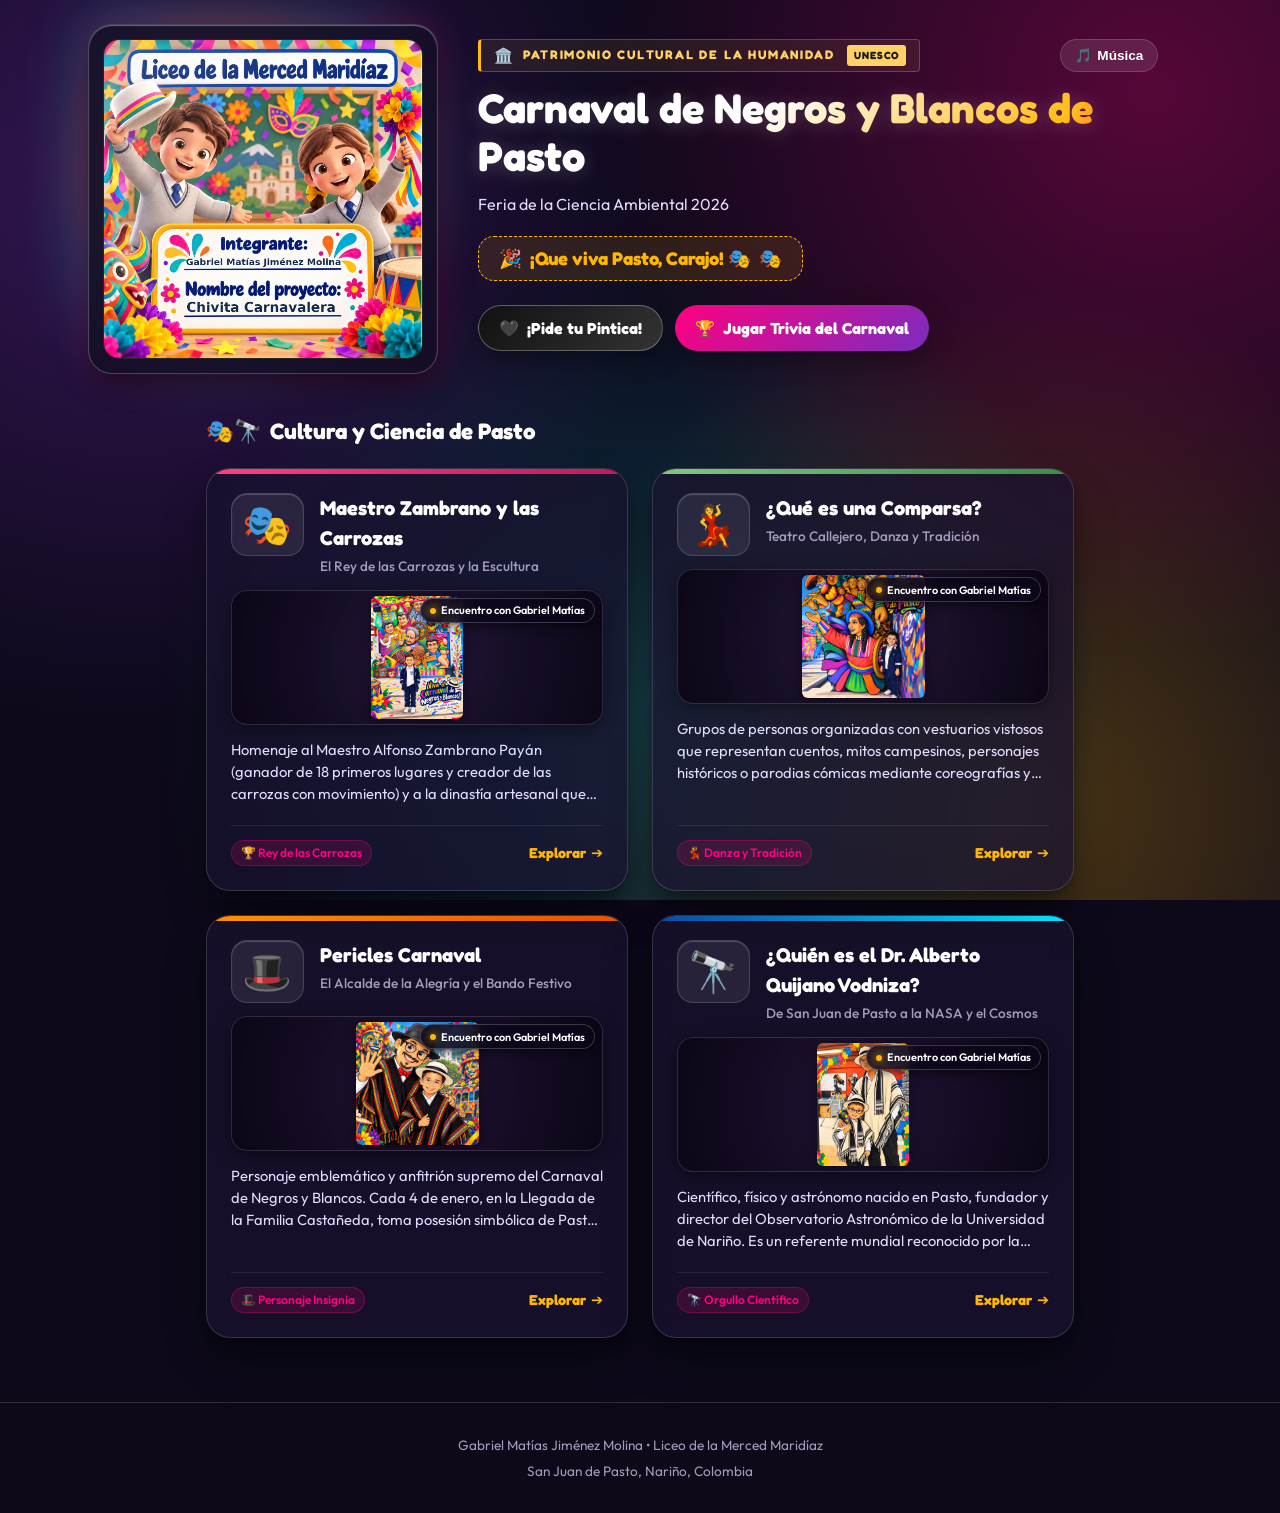
==== commit 2d52ab82: "se completan videos y audio" ====
--- a/index.html
+++ b/index.html
@@ -182,10 +182,10 @@
 
           <!-- Pantalla de resultados finales -->
           <div id="triviaResultScreen" class="trivia-result-screen" style="display: none;">
-            <div class="trivia-trophy">🏅</div>
-            <h3>¡Felicitaciones!</h3>
-            <p id="triviaFinalScore">Has respondido correctamente 4 de 4 preguntas.</p>
-            <div class="cultural-quote" style="margin-bottom: 1.5rem;">
+            <div class="trivia-trophy" id="triviaTrophy">🏅</div>
+            <h3 id="triviaResultTitle">¡Felicitaciones!</h3>
+            <p id="triviaFinalScore">Has respondido correctamente 5 de 5 preguntas.</p>
+            <div class="cultural-quote" id="triviaResultMessage" style="margin-bottom: 1.5rem;">
               «¡Eres un auténtico Embajador de la Cultura y el Carnaval de Pasto!»
             </div>
             <button id="btnReiniciarTrivia" class="btn-trigger btn-pintica" style="margin: 0 auto;">
